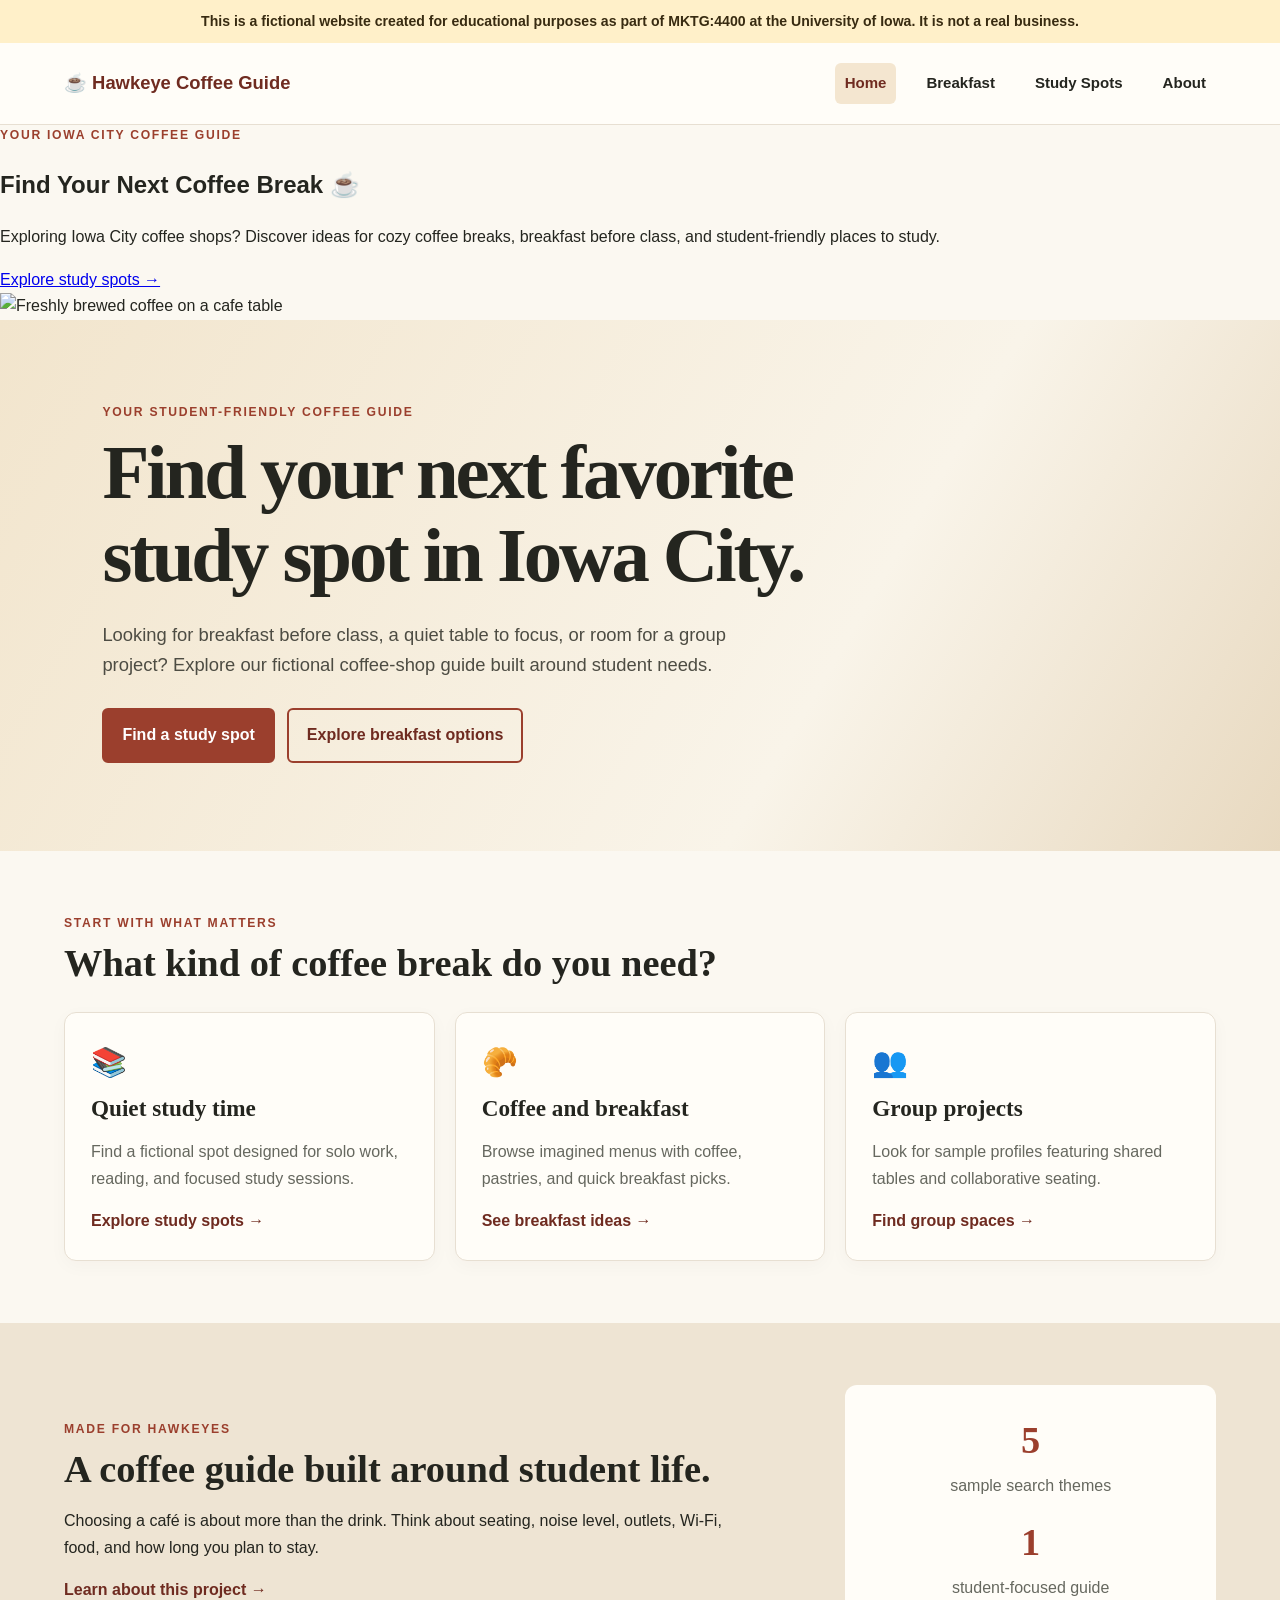
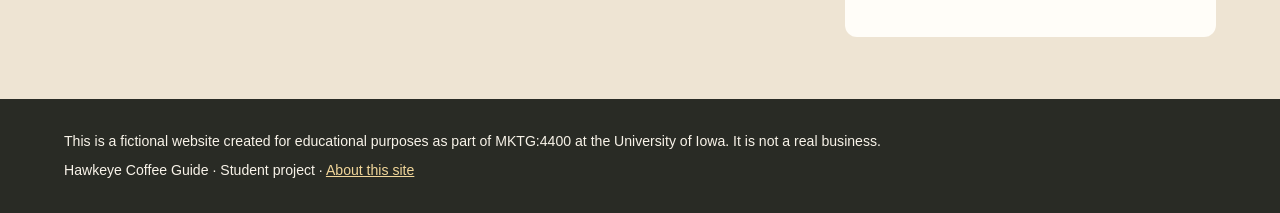
==== index.html @ 27992167 "Enhance index.html with SEO and feature section What changed: Added a coffee-shop feature section wi" ====
<!doctype html>
<html lang="en">
<head>
  
<title>Iowa City Coffee Shops | Hawkeye Coffee Guide</title>
<meta name="description" content="Explore a student-focused guide to Iowa City coffee shops, breakfast ideas, and cozy places to study near the University of Iowa.">

  <meta charset="utf-8">
  <meta name="viewport" content="width=device-width, initial-scale=1">
  <title>Hawkeye Coffee Guide | Iowa City Coffee Shops for Students</title>
  <meta name="description" content="Explore fictional Iowa City coffee-shop profiles for studying, breakfast, quiet work, and group projects near the University of Iowa.">
  <link rel="canonical" href="https://YOUR-USERNAME.github.io/YOUR-REPOSITORY/">
  <link rel="stylesheet" href="styles.css">
</head>
<body>
  <div class="notice">This is a fictional website created for educational purposes as part of MKTG:4400 at the University of Iowa. It is not a real business.</div>
  <header class="site-header">
    <a class="brand" href="index.html">☕ Hawkeye Coffee Guide</a>
    <nav aria-label="Main navigation">
      <a href="index.html" aria-current="page">Home</a>
      <a href="breakfast.html">Breakfast</a>
      <a href="study-spots.html">Study Spots</a>
      <a href="about.html">About</a>
    </nav>
  </header>
  
<section class="feature-section">
  <div class="feature-content">
    <p class="eyebrow">Your Iowa City coffee guide</p>
    <h2>Find Your Next Coffee Break ☕</h2>
    <p>
      Exploring Iowa City coffee shops? Discover ideas for
      cozy coffee breaks, breakfast before class, and
      student-friendly places to study.
    </p>
    <a class="feature-link" href="study-spots.html">
      Explore study spots →
    </a>
  </div>

  <img
    class="feature-image"
    src="https://images.unsplash.com/photo-1442512595331-e89e73853f31?auto=format&fit=crop&w=1200&q=80"
    alt="Freshly brewed coffee on a cafe table"
    loading="lazy"
  />
</section>

  <main>
    <section class="hero">
      <p class="eyebrow">Your student-friendly coffee guide</p>
      <h1>Find your next favorite study spot in Iowa City.</h1>
      <p>Looking for breakfast before class, a quiet table to focus, or room for a group project? Explore our fictional coffee-shop guide built around student needs.</p>
      <div class="hero-actions">
        <a class="button" href="study-spots.html">Find a study spot</a>
        <a class="button button-secondary" href="breakfast.html">Explore breakfast options</a>
      </div>
    </section>
    <section class="section">
      <div class="section-heading">
        <p class="eyebrow">Start with what matters</p>
        <h2>What kind of coffee break do you need?</h2>
      </div>
      <div class="cards">
        <article class="card"><div class="card-icon">📚</div><h3>Quiet study time</h3><p>Find a fictional spot designed for solo work, reading, and focused study sessions.</p><a href="study-spots.html">Explore study spots →</a></article>
        <article class="card"><div class="card-icon">🥐</div><h3>Coffee and breakfast</h3><p>Browse imagined menus with coffee, pastries, and quick breakfast picks.</p><a href="breakfast.html">See breakfast ideas →</a></article>
        <article class="card"><div class="card-icon">👥</div><h3>Group projects</h3><p>Look for sample profiles featuring shared tables and collaborative seating.</p><a href="study-spots.html#group-study">Find group spaces →</a></article>
      </div>
    </section>
    <section class="feature">
      <div><p class="eyebrow">Made for Hawkeyes</p><h2>A coffee guide built around student life.</h2><p>Choosing a café is about more than the drink. Think about seating, noise level, outlets, Wi-Fi, food, and how long you plan to stay.</p><a class="text-link" href="about.html">Learn about this project →</a></div>
      <div class="feature-stat"><span>5</span><p>sample search themes</p><span>1</span><p>student-focused guide</p></div>
    </section>
  </main>
  <footer><p>This is a fictional website created for educational purposes as part of MKTG:4400 at the University of Iowa. It is not a real business.</p><p>Hawkeye Coffee Guide · Student project · <a href="about.html">About this site</a></p></footer>
</body>
</html>
---- styles.css ----
:root{--ink:#24251f;--muted:#66685f;--paper:#fbf8f1;--card:#fffdf8;--accent:#9b3f2d;--accent-dark:#6f2b20;--line:#e7dfd2;--gold:#e9c879}*{box-sizing:border-box}html{scroll-behavior:smooth}body{margin:0;background:var(--paper);color:var(--ink);font-family:Arial,Helvetica,sans-serif;line-height:1.65}.notice{background:#fff0c9;color:#382b11;text-align:center;padding:10px 18px;font-size:.88rem;font-weight:700}.site-header{display:flex;align-items:center;justify-content:space-between;gap:24px;padding:20px max(5vw,20px);border-bottom:1px solid var(--line);background:var(--card)}.brand{font-weight:800;color:var(--accent-dark);font-size:1.15rem;text-decoration:none;white-space:nowrap}nav{display:flex;gap:20px;flex-wrap:wrap}nav a{color:var(--ink);text-decoration:none;font-weight:700;font-size:.94rem}nav a:hover,nav a[aria-current=page]{color:var(--accent)}.hero{padding:82px max(8vw,24px) 88px;background:linear-gradient(120deg,#f2e5cd,#f9f4e9 65%,#e8d9c0);max-width:none}.hero h1{font-family:Georgia,serif;font-size:clamp(2.6rem,6vw,4.8rem);line-height:1.08;max-width:850px;margin:10px 0 22px;letter-spacing:-.04em}.hero p:not(.eyebrow){font-size:1.15rem;max-width:680px;color:#4d4c43}.eyebrow{text-transform:uppercase;letter-spacing:.14em;font-size:.76rem;font-weight:800;color:var(--accent);margin:0}.hero-actions{display:flex;gap:12px;flex-wrap:wrap;margin-top:28px}.button{display:inline-block;padding:12px 18px;border-radius:6px;background:var(--accent);color:white;text-decoration:none;font-weight:700;border:2px solid var(--accent)}.button:hover{background:var(--accent-dark)}.button-secondary{background:transparent;color:var(--accent-dark)}.button-secondary:hover{background:#fff5e6}.section,.feature{padding:62px max(5vw,20px)}.section-heading{margin-bottom:26px}.section h2,.feature h2,.content-section h2{font-family:Georgia,serif;font-size:clamp(1.8rem,3vw,2.6rem);line-height:1.2;margin:7px 0 12px}.cards{display:grid;grid-template-columns:repeat(3,minmax(0,1fr));gap:20px}.card{background:var(--card);border:1px solid var(--line);border-radius:12px;padding:26px;box-shadow:0 5px 18px #3a2c1608}.card h2,.card h3{font-family:Georgia,serif;line-height:1.25;margin:8px 0 10px}.card h3{font-size:1.45rem}.card p{color:var(--muted)}.card a,.text-link{color:var(--accent-dark);font-weight:800;text-decoration:none}.card a:hover,.text-link:hover{text-decoration:underline}.card-icon{font-size:1.8rem}.feature{background:#eee4d3;display:grid;grid-template-columns:2fr 1fr;gap:40px;align-items:center}.feature>div:first-child p:not(.eyebrow){max-width:680px}.feature-stat{background:var(--card);padding:24px;border-radius:12px;text-align:center}.feature-stat span{font-family:Georgia,serif;font-size:2.4rem;font-weight:bold;color:var(--accent)}.feature-stat p{margin:0 0 12px;color:var(--muted)}.page-main{padding:48px max(5vw,20px) 70px;min-height:60vh}.narrow{max-width:900px;margin:auto}.page-intro{max-width:850px;margin:0 auto 35px}.page-intro h1{font-family:Georgia,serif;font-size:clamp(2.4rem,5vw,3.7rem);line-height:1.1;letter-spacing:-.03em;margin:10px 0 18px}.page-intro>p:last-child{font-size:1.1rem;color:var(--muted)}.profile-cards{align-items:stretch}.profile{padding:24px}.profile h2{font-size:1.7rem}.profile-subtitle{font-size:.88rem}.profile ul{padding-left:20px}.profile li{margin:8px 0}.tag{display:inline-block;padding:4px 9px;border-radius:20px;background:#f4e6d0;color:var(--accent-dark);font-size:.78rem;font-weight:800}.callout{background:#fff0c9;border-left:4px solid var(--gold);padding:16px 20px;margin:30px 0;color:#43371f}.comparison-wrap{overflow-x:auto;background:var(--card);border:1px solid var(--line);border-radius:10px;margin:30px 0}table{border-collapse:collapse;width:100%;min-width:650px}th,td{text-align:left;padding:15px 16px;border-bottom:1px solid var(--line);vertical-align:top}th{background:#efe3d0;font-size:.88rem}tr:last-child td{border-bottom:0}.content-section{background:var(--card);padding:28px;border:1px solid var(--line);border-radius:12px;margin:30px 0}.content-section h2{font-size:1.6rem;margin-top:24px}.content-section h2:first-child{margin-top:0}footer{padding:25px max(5vw,20px);background:#292b25;color:#f8f3e9;font-size:.88rem}footer p{margin:6px 0}footer a{color:#f1d69a}@media(max-width:760px){.site-header{align-items:flex-start;flex-direction:column}.site-header nav{gap:12px}.cards{grid-template-columns:1fr}.hero{padding-top:58px;padding-bottom:62px}.feature{grid-template-columns:1fr}.page-main{padding-top:35px}.profile-cards{gap:14px}}


.study-button {
  background: var(--accent);
  color: white;
  border: 2px solid var(--accent);
  border-radius: 6px;
  padding: 11px 16px;
  font-size: 0.95rem;
  font-weight: 700;
  cursor: pointer;
}

.study-button:hover {
  background: var(--accent-dark);
}

.study-button:focus-visible {
  outline: 3px solid var(--gold);
  outline-offset: 3px;
}

.study-result {
  background: var(--card);
  border: 1px solid var(--line);
  border-left: 4px solid var(--gold);
  border-radius: 10px;
  padding: 20px 24px;
  margin-top: 24px;
}

.study-result h3 {
  font-family: Georgia, serif;
  color: var(--accent-dark);
  margin-top: 0;
}

.study-result p {
  color: var(--muted);
  margin-bottom: 0;
}


/* improve navigation links on desktop and mobile */
.site-header nav a {
  display: inline-block;
  padding: 8px 10px;
  border-radius: 6px;
  transition: background-color 0.2s ease,
              color 0.2s ease;
}

.site-header nav a:hover {
  background: #f4e6d0;
  text-decoration: none;
}

.site-header nav a[aria-current="page"] {
  background: #f4e6d0;
  color: var(--accent-dark);
}

.site-header nav a:focus-visible {
  outline: 2px solid var(--accent);
  outline-offset: 3px;
}

@media (max-width: 600px) {
  .site-header {
    gap: 12px;
    padding: 16px 20px;
  }

  .site-header nav {
    width: 100%;
    gap: 6px;
  }

  .site-header nav a {
    padding: 9px 10px;
    font-size: 0.9rem;
  }

  .brand {
    white-space: normal;
  }
}
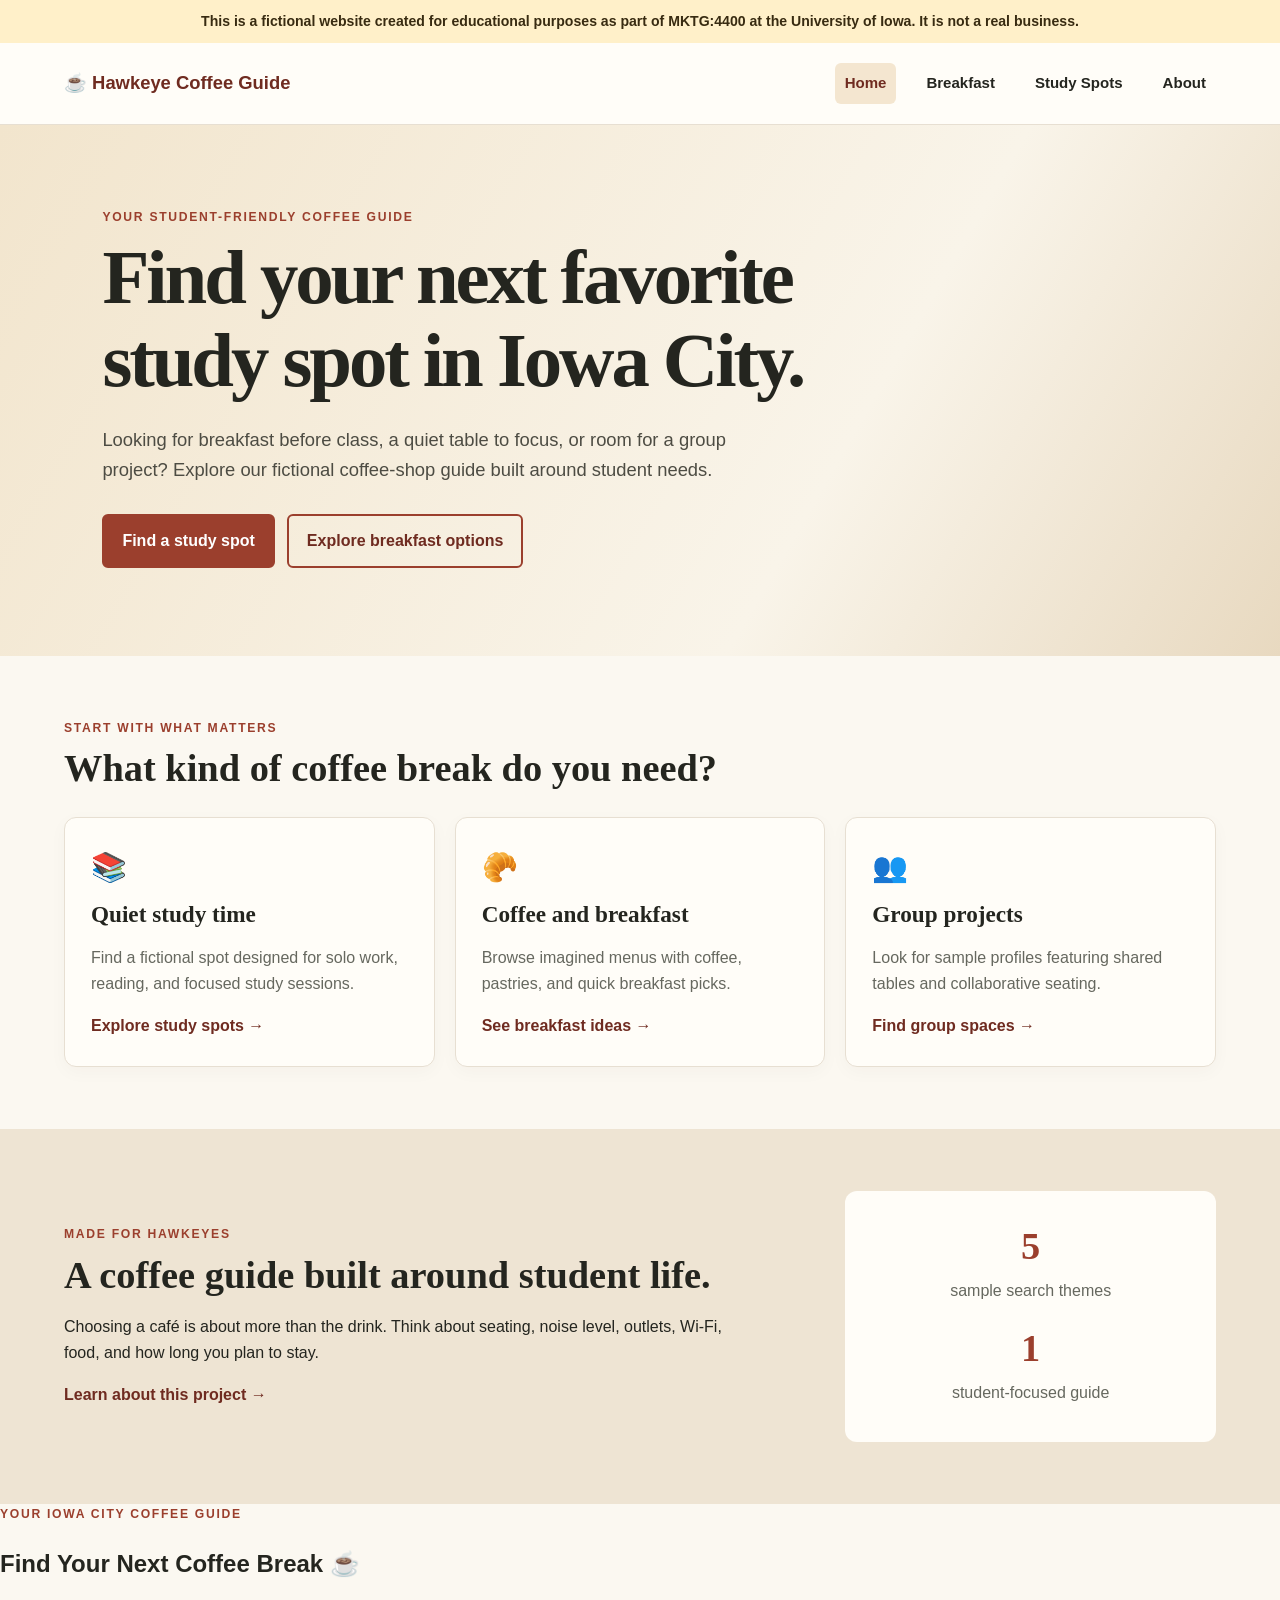
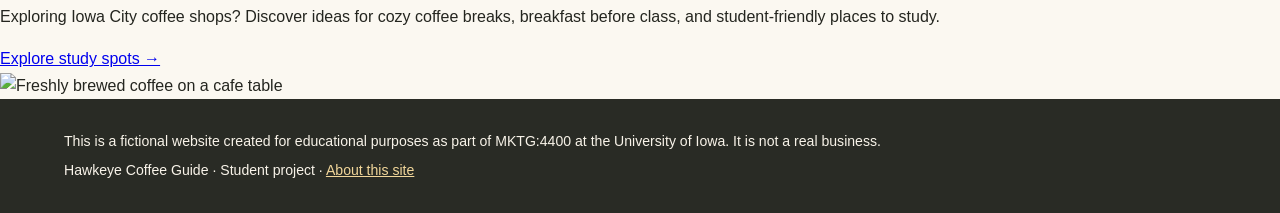
==== commit 77994e3f: "Restore feature section for coffee guide Restored the feature section about Iowa City coffee guide." ====
--- a/index.html
+++ b/index.html
@@ -1,15 +1,10 @@
 <!doctype html>
 <html lang="en">
 <head>
-  
-<title>Iowa City Coffee Shops | Hawkeye Coffee Guide</title>
-<meta name="description" content="Explore a student-focused guide to Iowa City coffee shops, breakfast ideas, and cozy places to study near the University of Iowa.">
-
   <meta charset="utf-8">
   <meta name="viewport" content="width=device-width, initial-scale=1">
-  <title>Hawkeye Coffee Guide | Iowa City Coffee Shops for Students</title>
-  <meta name="description" content="Explore fictional Iowa City coffee-shop profiles for studying, breakfast, quiet work, and group projects near the University of Iowa.">
-  <link rel="canonical" href="https://YOUR-USERNAME.github.io/YOUR-REPOSITORY/">
+  <title>Iowa City Coffee Shops | Hawkeye Coffee Guide</title>
+  <meta name="description" content="Explore a student-focused guide to Iowa City coffee shops, breakfast ideas, and cozy places to study near the University of Iowa.">
   <link rel="stylesheet" href="styles.css">
 </head>
 <body>
@@ -23,28 +18,6 @@
       <a href="about.html">About</a>
     </nav>
   </header>
-  
-<section class="feature-section">
-  <div class="feature-content">
-    <p class="eyebrow">Your Iowa City coffee guide</p>
-    <h2>Find Your Next Coffee Break ☕</h2>
-    <p>
-      Exploring Iowa City coffee shops? Discover ideas for
-      cozy coffee breaks, breakfast before class, and
-      student-friendly places to study.
-    </p>
-    <a class="feature-link" href="study-spots.html">
-      Explore study spots →
-    </a>
-  </div>
-
-  <img
-    class="feature-image"
-    src="https://images.unsplash.com/photo-1442512595331-e89e73853f31?auto=format&fit=crop&w=1200&q=80"
-    alt="Freshly brewed coffee on a cafe table"
-    loading="lazy"
-  />
-</section>
 
   <main>
     <section class="hero">
@@ -71,6 +44,27 @@
       <div><p class="eyebrow">Made for Hawkeyes</p><h2>A coffee guide built around student life.</h2><p>Choosing a café is about more than the drink. Think about seating, noise level, outlets, Wi-Fi, food, and how long you plan to stay.</p><a class="text-link" href="about.html">Learn about this project →</a></div>
       <div class="feature-stat"><span>5</span><p>sample search themes</p><span>1</span><p>student-focused guide</p></div>
     </section>
+    <section class="feature-section">
+  <div class="feature-content">
+    <p class="eyebrow">Your Iowa City coffee guide</p>
+    <h2>Find Your Next Coffee Break ☕</h2>
+    <p>
+      Exploring Iowa City coffee shops? Discover ideas for
+      cozy coffee breaks, breakfast before class, and
+      student-friendly places to study.
+    </p>
+    <a class="feature-link" href="study-spots.html">
+      Explore study spots →
+    </a>
+  </div>
+
+  <img
+    class="feature-image"
+    src="https://images.unsplash.com/photo-1442512595331-e89e73853f31?auto=format&fit=crop&w=1200&q=80"
+    alt="Freshly brewed coffee on a cafe table"
+    loading="lazy"
+  />
+</section>
   </main>
   <footer><p>This is a fictional website created for educational purposes as part of MKTG:4400 at the University of Iowa. It is not a real business.</p><p>Hawkeye Coffee Guide · Student project · <a href="about.html">About this site</a></p></footer>
 </body>
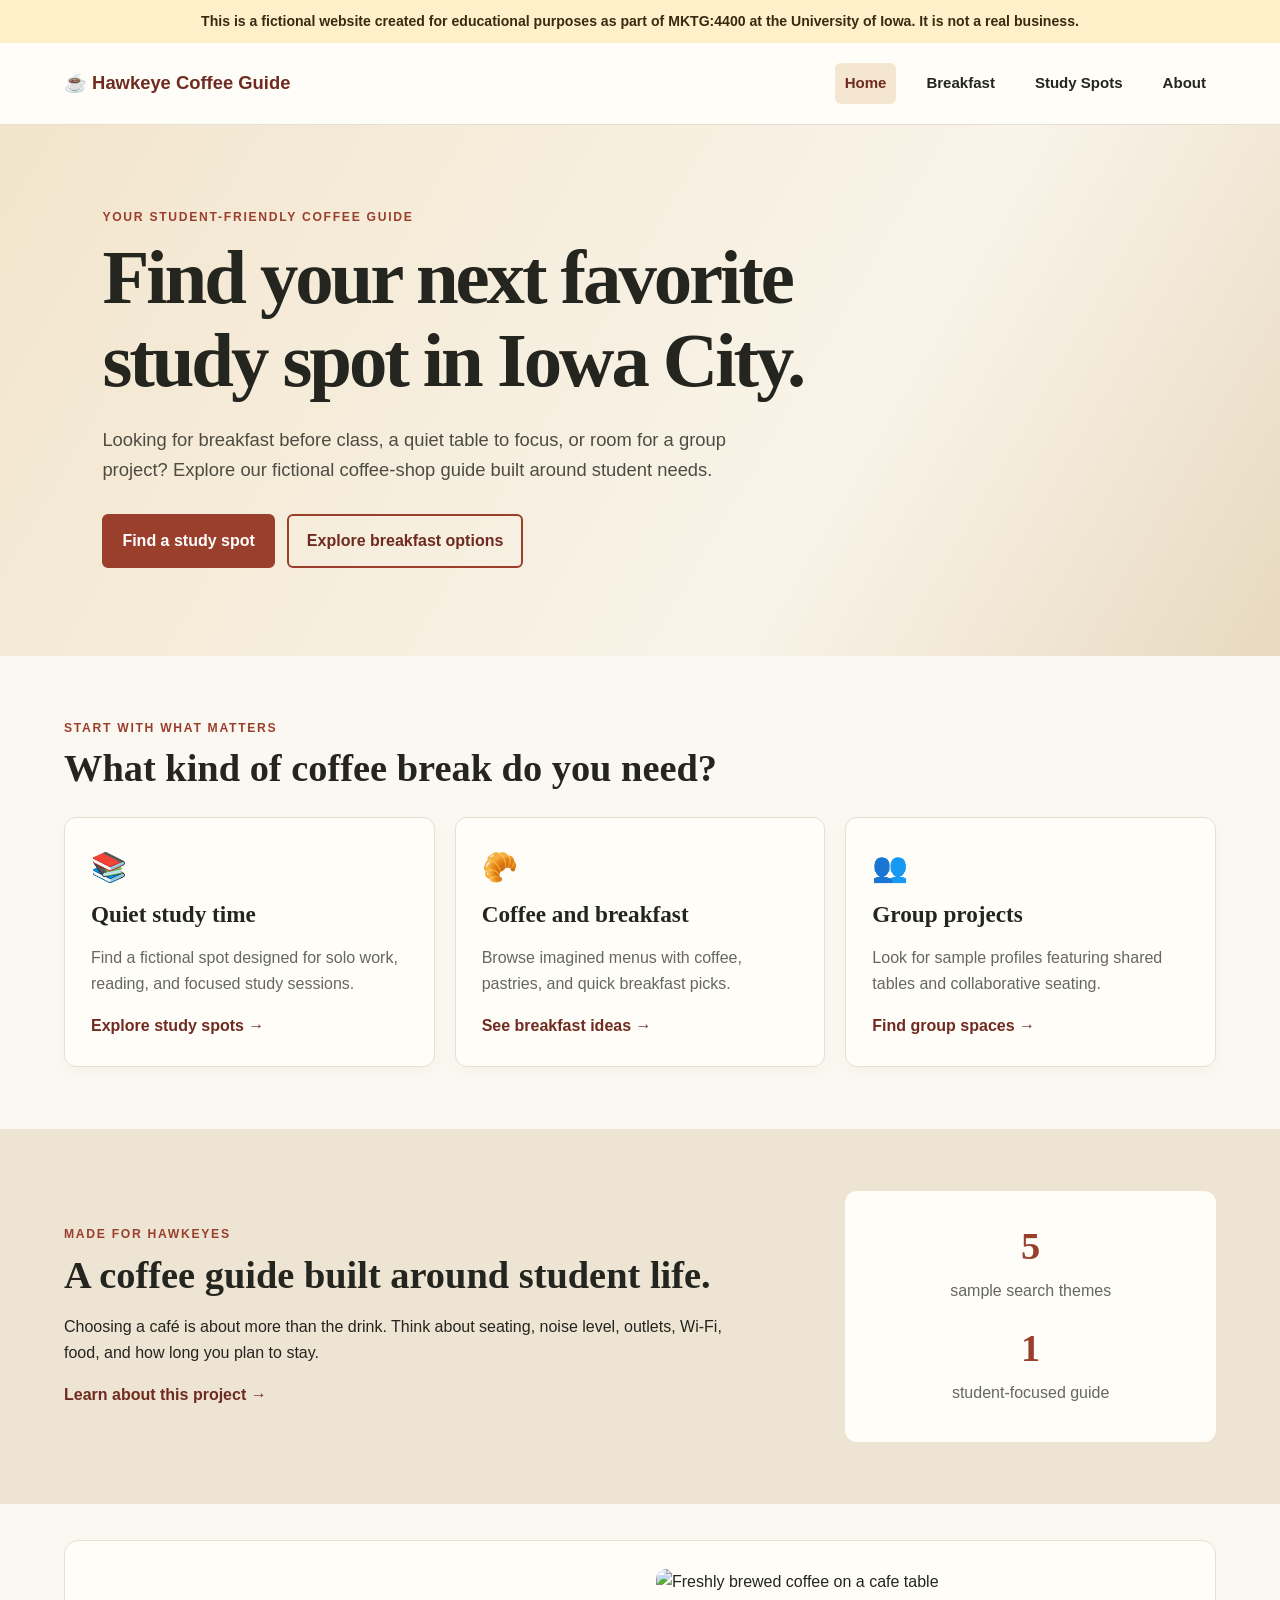
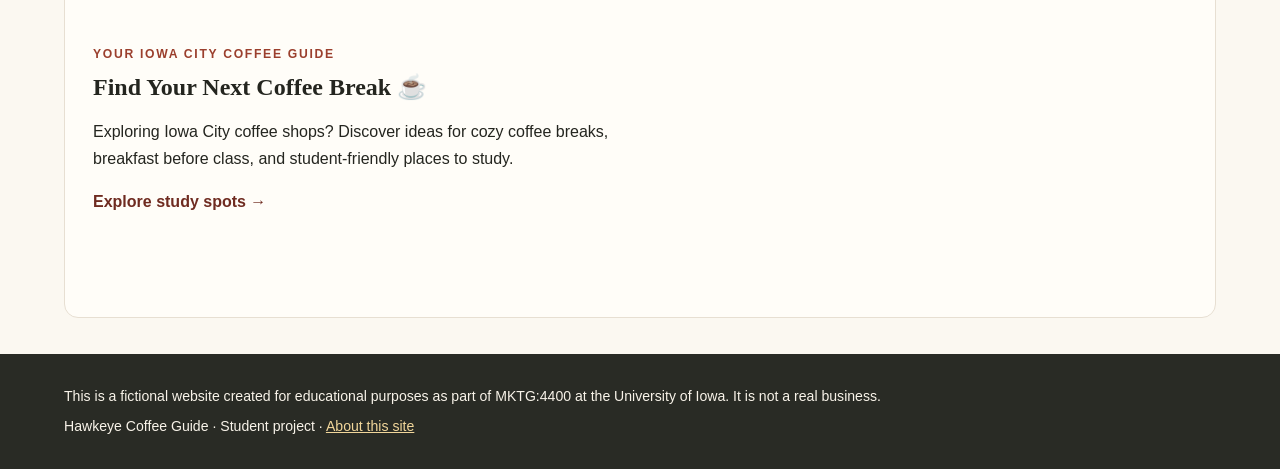
==== commit 87dd0d4e: "Change class name from 'feature-link' to 'text-link'" ====
--- a/index.html
+++ b/index.html
@@ -53,7 +53,7 @@
       cozy coffee breaks, breakfast before class, and
       student-friendly places to study.
     </p>
-    <a class="feature-link" href="study-spots.html">
+    <a class="text-link" href="study-spots.html">
       Explore study spots →
     </a>
   </div>
--- a/styles.css
+++ b/styles.css
@@ -86,3 +86,65 @@
     white-space: normal;
   }
 }
+
+/* style the new coffee guide feature section */
+.feature-section {
+  display: grid;
+  grid-template-columns: 1fr 1fr;
+  align-items: center;
+  gap: 32px;
+  margin: 36px max(5vw, 20px);
+  padding: 28px;
+  border: 1px solid var(--line);
+  border-radius: 14px;
+  background: var(--card);
+}
+
+.feature-content h2 {
+  font-family: Georgia, serif;
+  line-height: 1.25;
+  margin: 8px 0 12px;
+}
+
+.feature-content p {
+  line-height: 1.7;
+}
+
+.feature-image {
+  display: block;
+  width: 100%;
+  height: 320px;
+  object-fit: cover;
+  border-radius: 10px;
+}
+
+.feature-link {
+  display: inline-block;
+  margin-top: 12px;
+  color: var(--accent-dark);
+  font-weight: 800;
+  text-decoration: underline;
+  text-underline-offset: 4px;
+}
+
+.study-checklist {
+  padding-left: 22px;
+  line-height: 1.9;
+}
+
+.feature-link:focus-visible {
+  outline: 2px solid var(--accent);
+  outline-offset: 4px;
+}
+
+@media (max-width: 760px) {
+  .feature-section {
+    grid-template-columns: 1fr;
+    gap: 20px;
+    padding: 20px;
+  }
+
+  .feature-image {
+    height: 240px;
+  }
+}
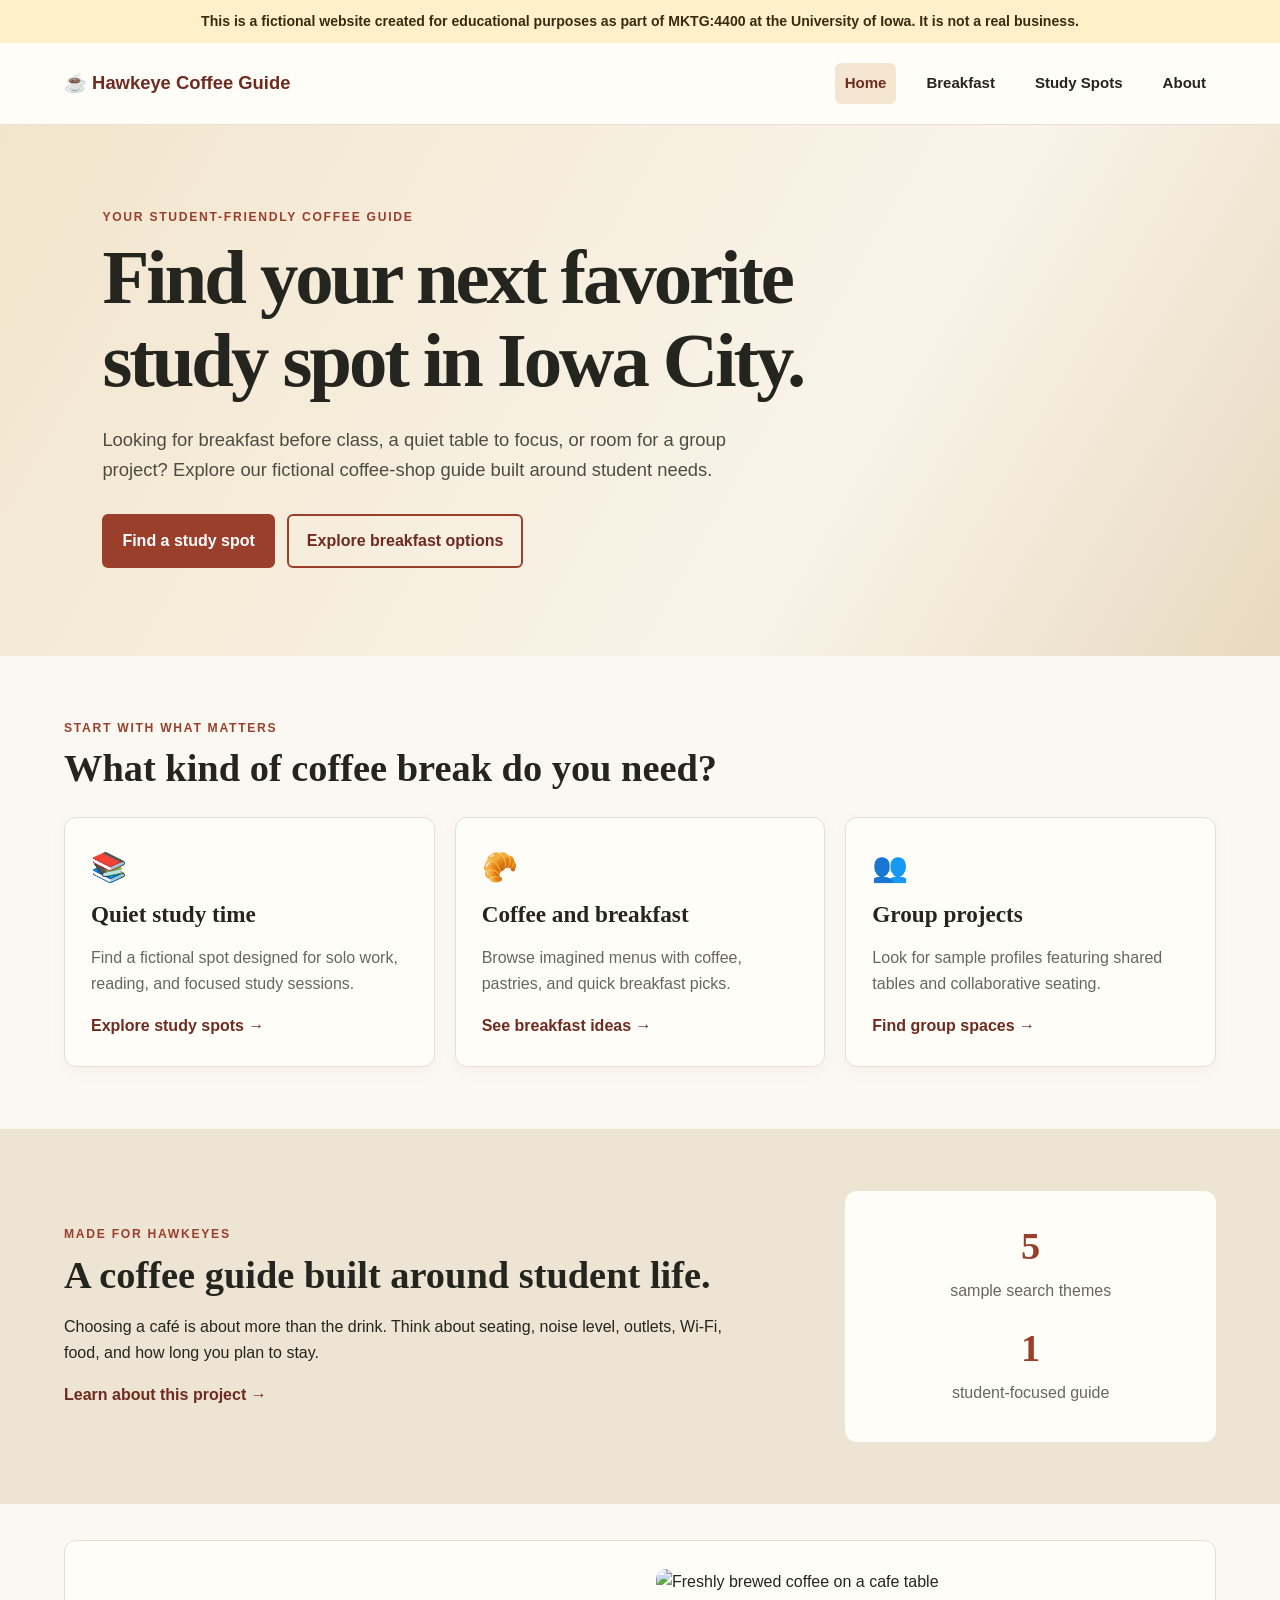
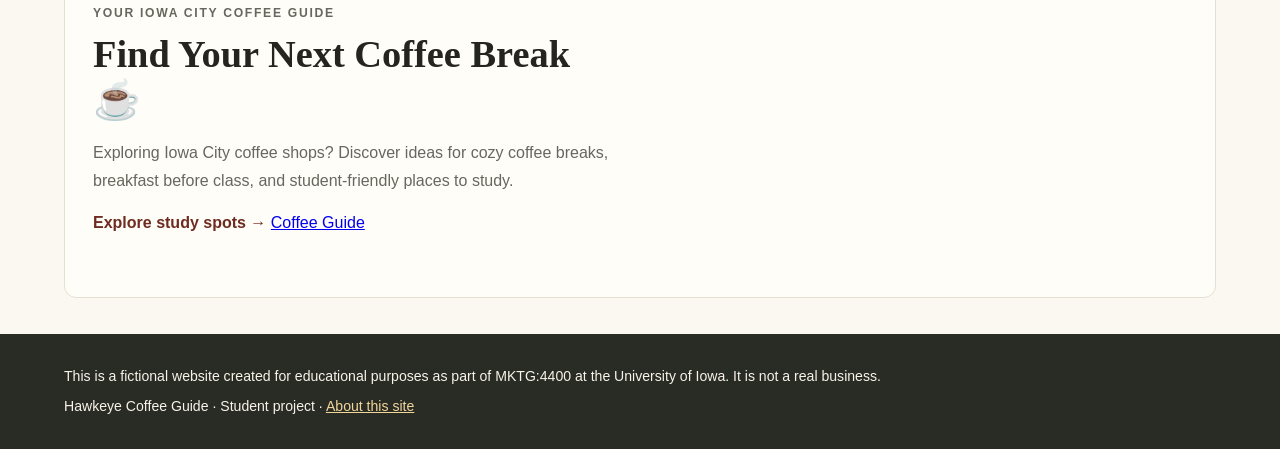
==== commit 76f92048: "Add Coffee Guide link to index.html" ====
--- a/index.html
+++ b/index.html
@@ -55,6 +55,7 @@
     </p>
     <a class="text-link" href="study-spots.html">
       Explore study spots →
+    <a href="coffee-guide.html">Coffee Guide</a>
     </a>
   </div>
 
--- a/styles.css
+++ b/styles.css
@@ -148,3 +148,52 @@
     height: 240px;
   }
 }
+
+/* match the new feature section to the existing site */
+.feature-section {
+  display: grid;
+  grid-template-columns: minmax(0, 1fr) minmax(0, 1fr);
+  align-items: center;
+  gap: 32px;
+  margin: 36px max(5vw, 20px);
+  padding: 28px;
+  border: 1px solid var(--line);
+  border-radius: 12px;
+  background: var(--card);
+}
+
+.feature-content {
+  min-width: 0;
+}
+
+.feature-content h2 {
+  font-family: Georgia, serif;
+  font-size: clamp(1.8rem, 3vw, 2.6rem);
+  line-height: 1.2;
+  margin: 8px 0 12px;
+}
+
+.feature-content p {
+  color: var(--muted);
+}
+
+.feature-image {
+  display: block;
+  width: 100%;
+  max-width: 100%;
+  height: 300px;
+  object-fit: cover;
+  border-radius: 10px;
+}
+
+@media (max-width: 760px) {
+  .feature-section {
+    grid-template-columns: minmax(0, 1fr);
+    gap: 20px;
+    padding: 20px;
+  }
+
+  .feature-image {
+    height: 240px;
+  }
+}
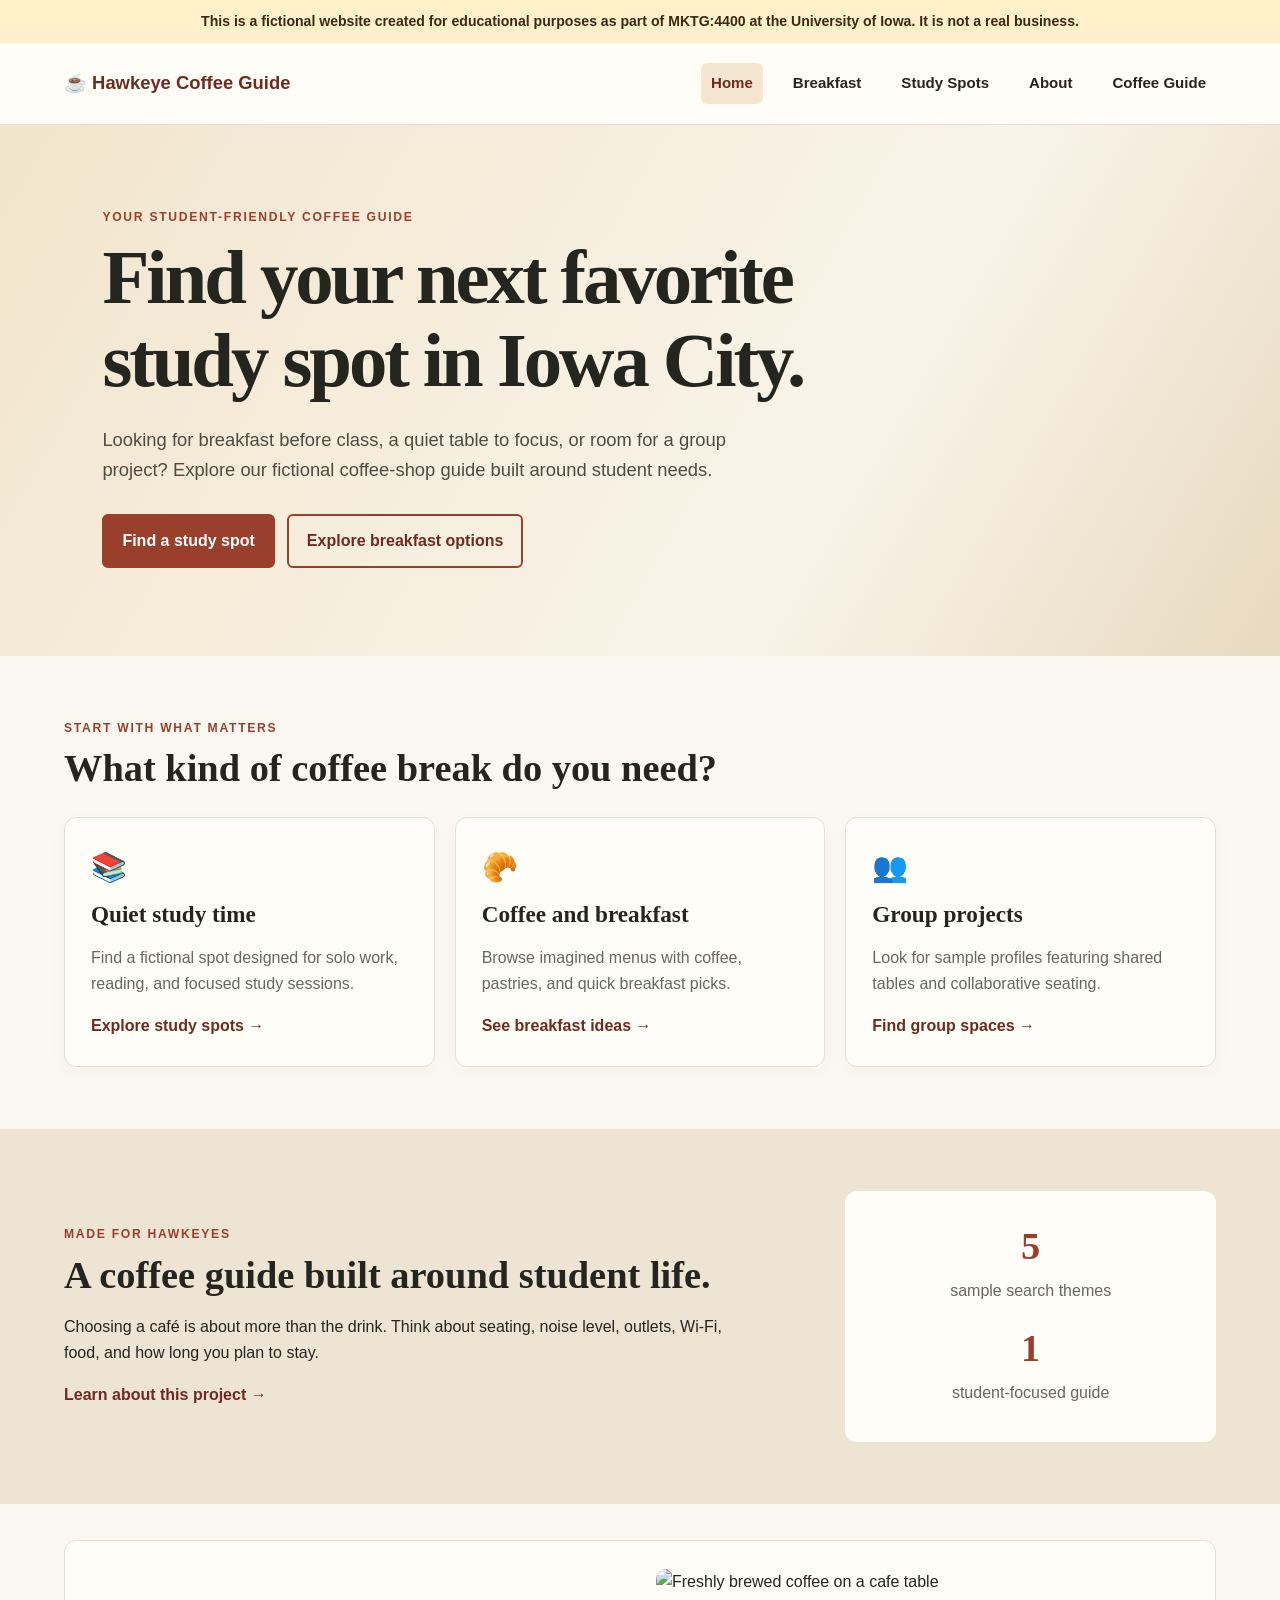
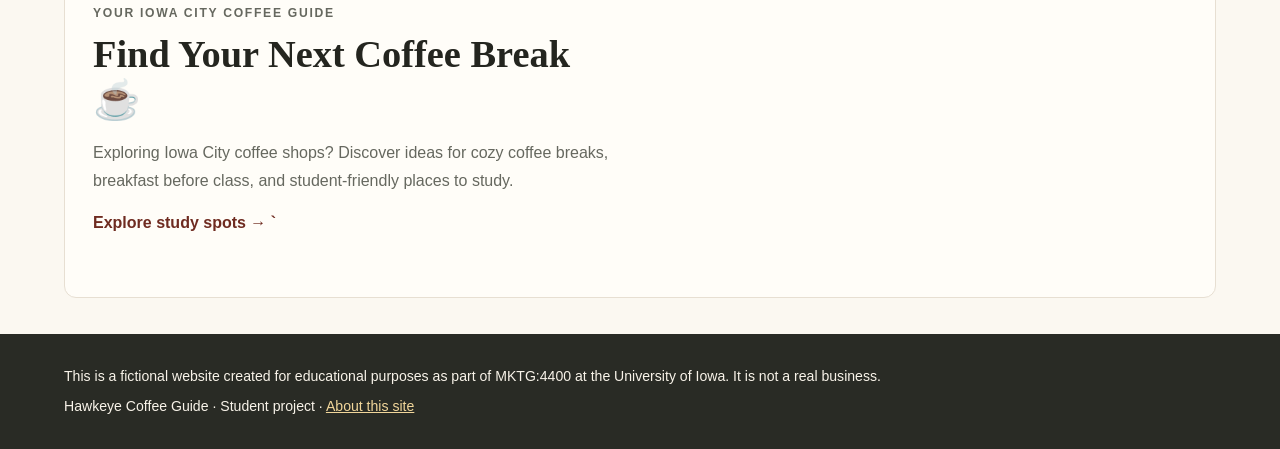
==== commit 7f85eabc: "Fix duplicate Coffee Guide link in index.html Removed duplicate Coffee Guide link from main content." ====
--- a/index.html
+++ b/index.html
@@ -16,6 +16,7 @@
       <a href="breakfast.html">Breakfast</a>
       <a href="study-spots.html">Study Spots</a>
       <a href="about.html">About</a>
+      <a href="coffee-guide.html">Coffee Guide</a>
     </nav>
   </header>
 
@@ -55,8 +56,7 @@
     </p>
     <a class="text-link" href="study-spots.html">
       Explore study spots →
-    <a href="coffee-guide.html">Coffee Guide</a>
-    </a>
+`    </a>
   </div>
 
   <img
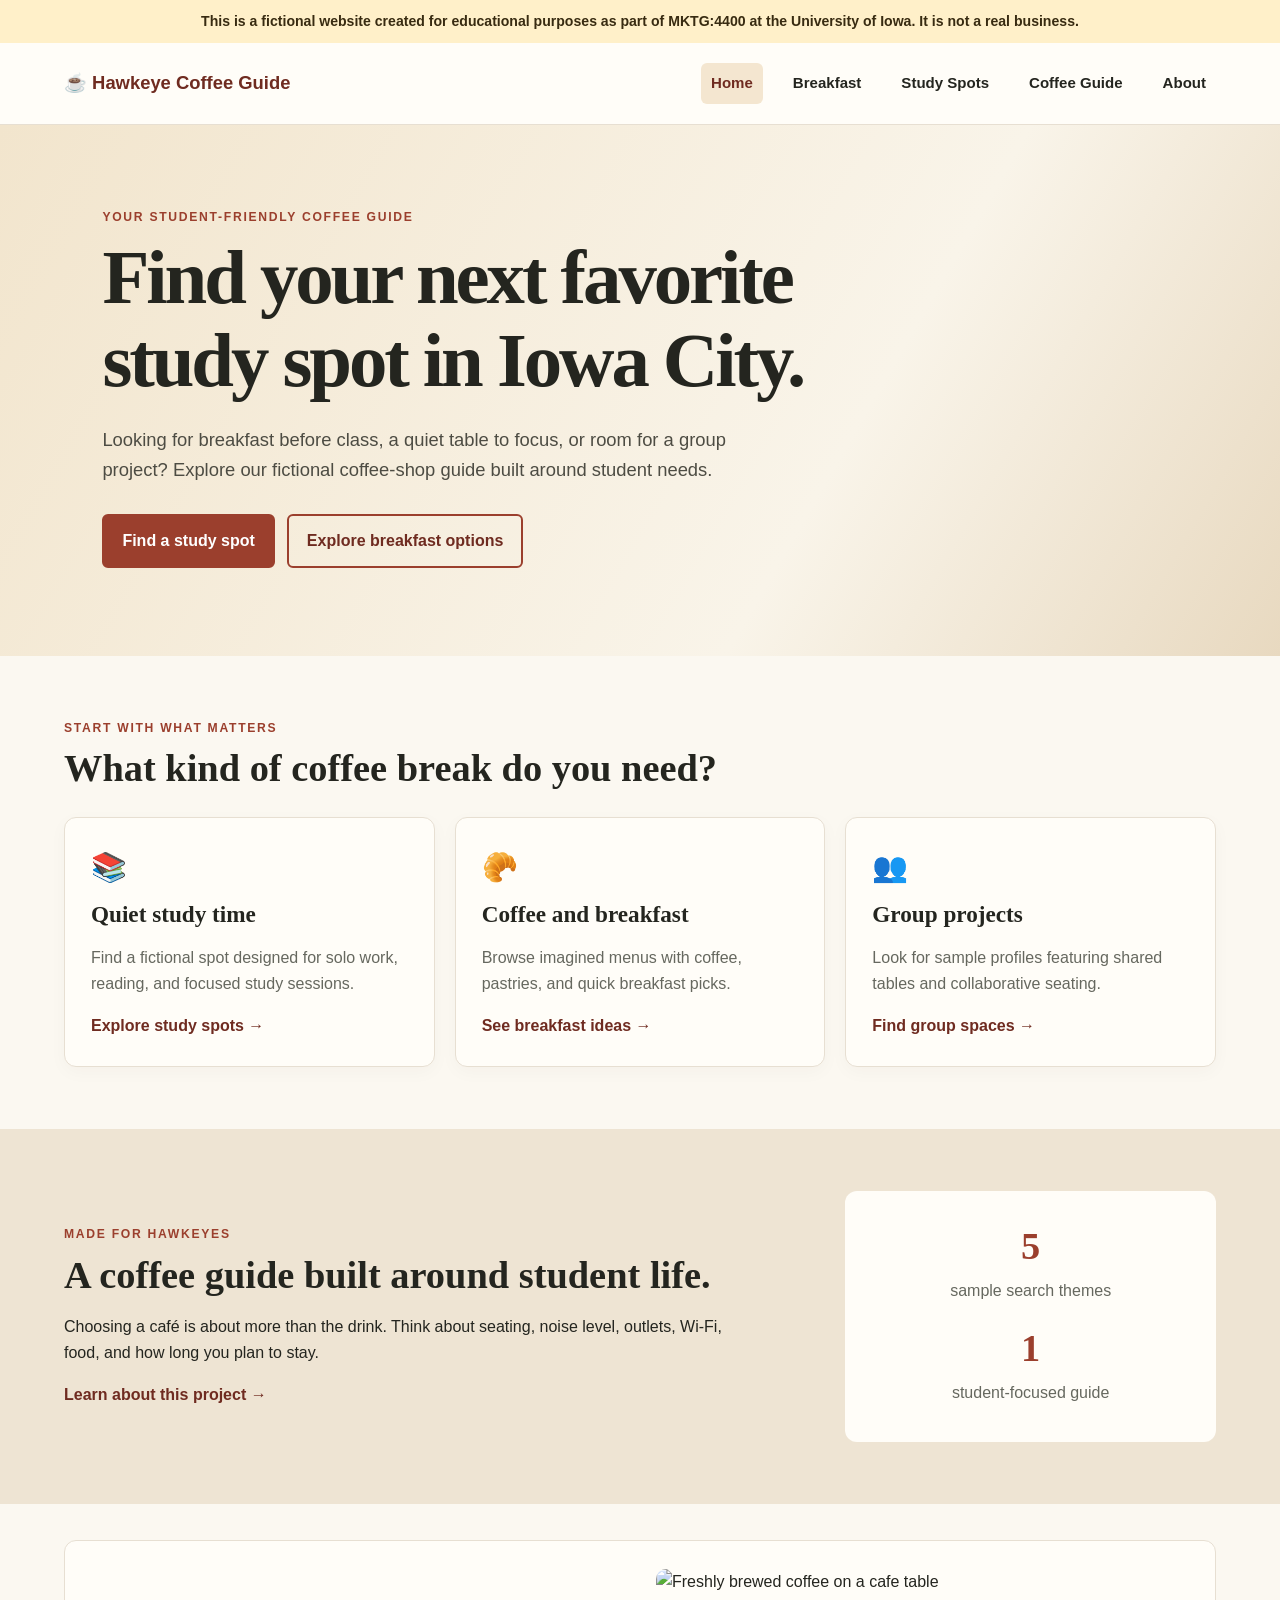
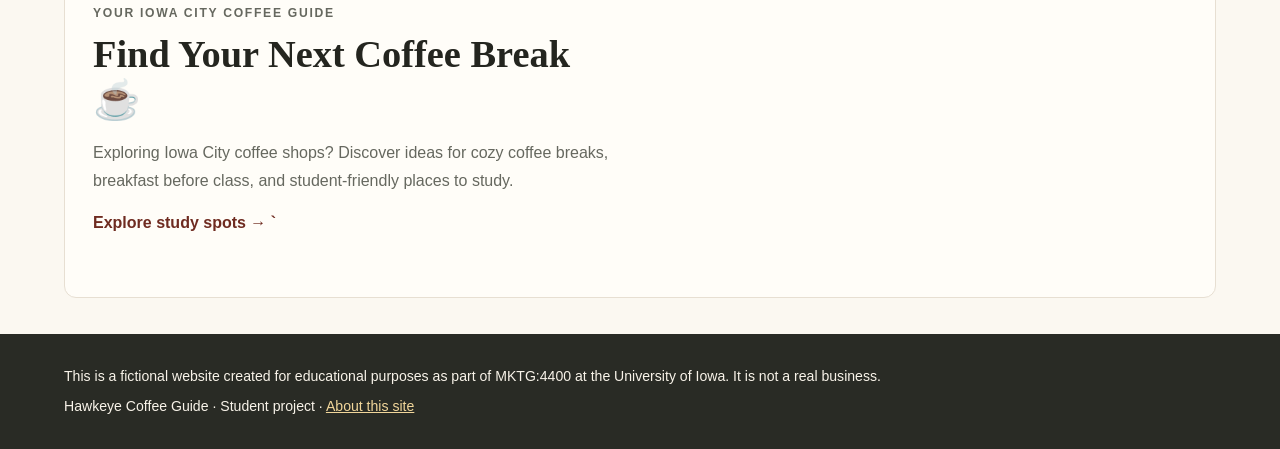
==== commit a5fd9192: "Restore About link in navigation" ====
--- a/index.html
+++ b/index.html
@@ -15,8 +15,8 @@
       <a href="index.html" aria-current="page">Home</a>
       <a href="breakfast.html">Breakfast</a>
       <a href="study-spots.html">Study Spots</a>
+      <a href="coffee-guide.html">Coffee Guide</a>
       <a href="about.html">About</a>
-      <a href="coffee-guide.html">Coffee Guide</a>
     </nav>
   </header>
 
